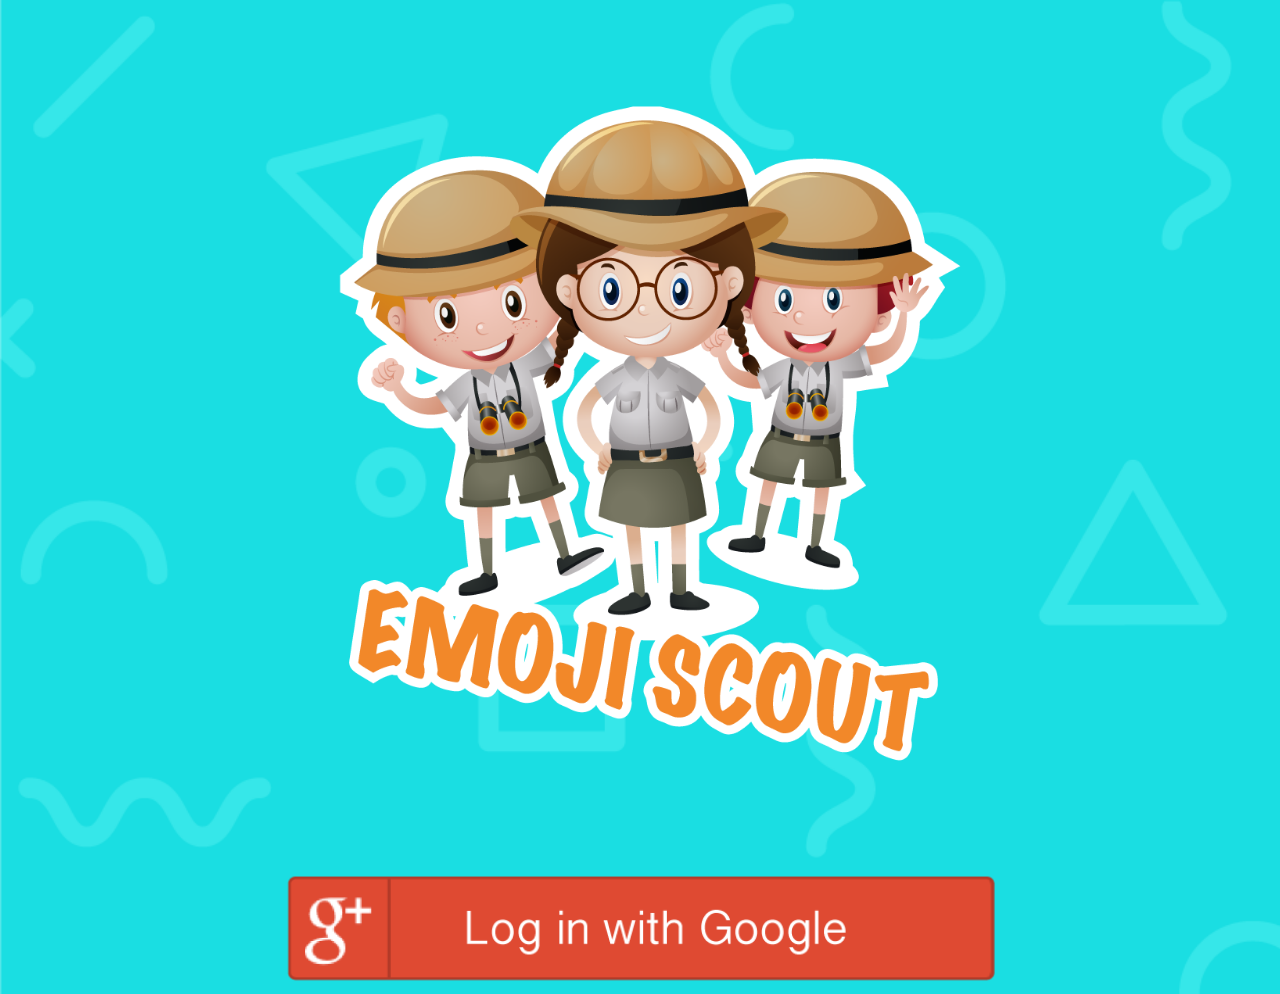
==== index.html @ dfe3e09c "Rename login.html to index.html" ====
<!DOCTYPE html>
<html lang="en">
<head>
    <meta charset="UTF-8">
    <meta name="viewport" content="width=device-width, initial-scale=1.0">

    <title>Login</title>
    <!-- Latest compiled and minified CSS -->
    <link rel="stylesheet" href="https://maxcdn.bootstrapcdn.com/bootstrap/3.3.7/css/bootstrap.min.css">

    <!-- jQuery library -->
    <script src="https://ajax.googleapis.com/ajax/libs/jquery/3.3.1/jquery.min.js"></script>

    <!-- Latest compiled JavaScript -->
    <script src="https://maxcdn.bootstrapcdn.com/bootstrap/3.3.7/js/bootstrap.min.js"></script>
    <script src="https://apis.google.com/js/platform.js" async defer></script>
    <script src="js/firebase-app.js"></script>
    <script src="js/firebase.js"></script>


    <style>
        .bg{
            background-image: url("page1/emoji-1A.png");
            background-size: cover;
        }
        .sign{
            cursor: pointer;
        }
    </style>
    <script>
        // Initialize Firebase
        let config = {
            apiKey: "AIzaSyBzJhjPTm8O_pdF3u7JCkFnYjhArX3Fte4",
            authDomain: "scout-game.firebaseapp.com",
            databaseURL: "https://scout-game.firebaseio.com",
            projectId: "scout-game",
            storageBucket: "scout-game.appspot.com",
            messagingSenderId: "277037324529"
        };
        firebase.initializeApp(config);
    </script>
    <script src="js/firebase-auth.js"></script>
<script>

    googleSignIn = () => {
        base_provider = new firebase.auth.GoogleAuthProvider();

        firebase.auth().signInWithPopup(base_provider).then(function (result) {
            console.log(result);
            console.log(result.additionalUserInfo.profile.email);
            console.log("success... google account linked")
            userId= firebase.auth().currentUser.uid;
          //  user.sendId(userId);

            window.location.href = 'NewPlayer.html' + '#' + userId;

        }).catch(function (err) {
            console.log(err);
            console.log("failed to do")
        })
    }

</script>
</head>
<script>

</script>
<body class="bg">
<div class="container-fluid" >


        <div class="col-sm-12" align="center">
        <img src="page1/emoji-scout-1st-page-sticker.png" alt="sticker" width="70%" height="70%" >
        </div>

    <div class="col-sm-12" align="center">
    <img src="page1/emoji-1-button-google.png" alt="google" width="60%" height="60%" onclick="googleSignIn()" class="sign">
    </div>

</div>

</body>
</html>
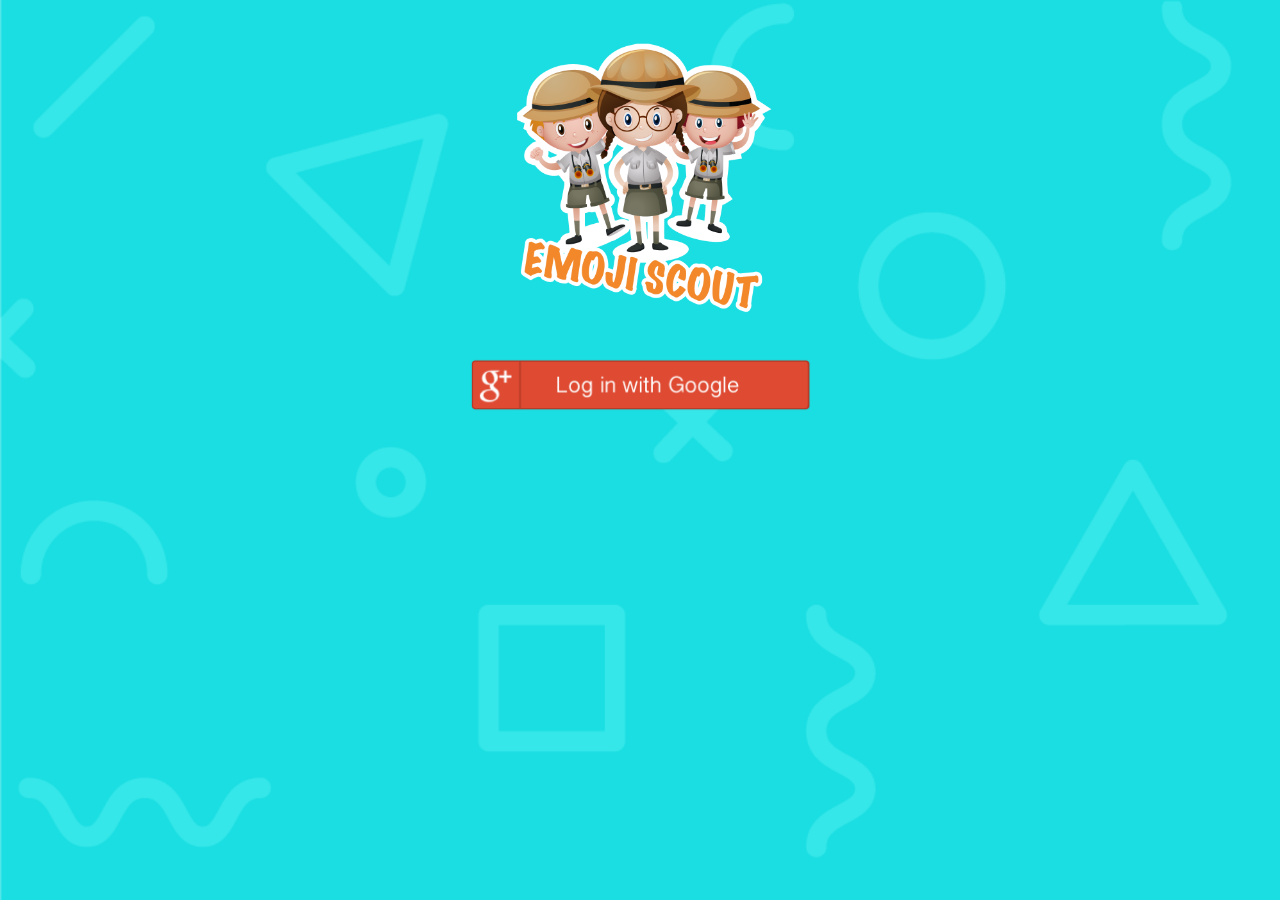
==== commit 7dadebcf: "Update index.html" ====
--- a/index.html
+++ b/index.html
@@ -22,9 +22,14 @@
         .bg{
             background-image: url("page1/emoji-1A.png");
             background-size: cover;
+
         }
-        .sign{
+        .logo{
+            width:350px;
+        }
+        .login{
             cursor: pointer;
+            width:350px;
         }
     </style>
     <script>
@@ -70,11 +75,11 @@
 
 
         <div class="col-sm-12" align="center">
-        <img src="page1/emoji-scout-1st-page-sticker.png" alt="sticker" width="70%" height="70%" >
+        <img src="page1/emoji-scout-1st-page-sticker.png" alt="sticker"  class="logo" >
         </div>
 
     <div class="col-sm-12" align="center">
-    <img src="page1/emoji-1-button-google.png" alt="google" width="60%" height="60%" onclick="googleSignIn()" class="sign">
+    <img src="page1/emoji-1-button-google.png" alt="google" onclick="googleSignIn()" class="login">
     </div>
 
 </div>
